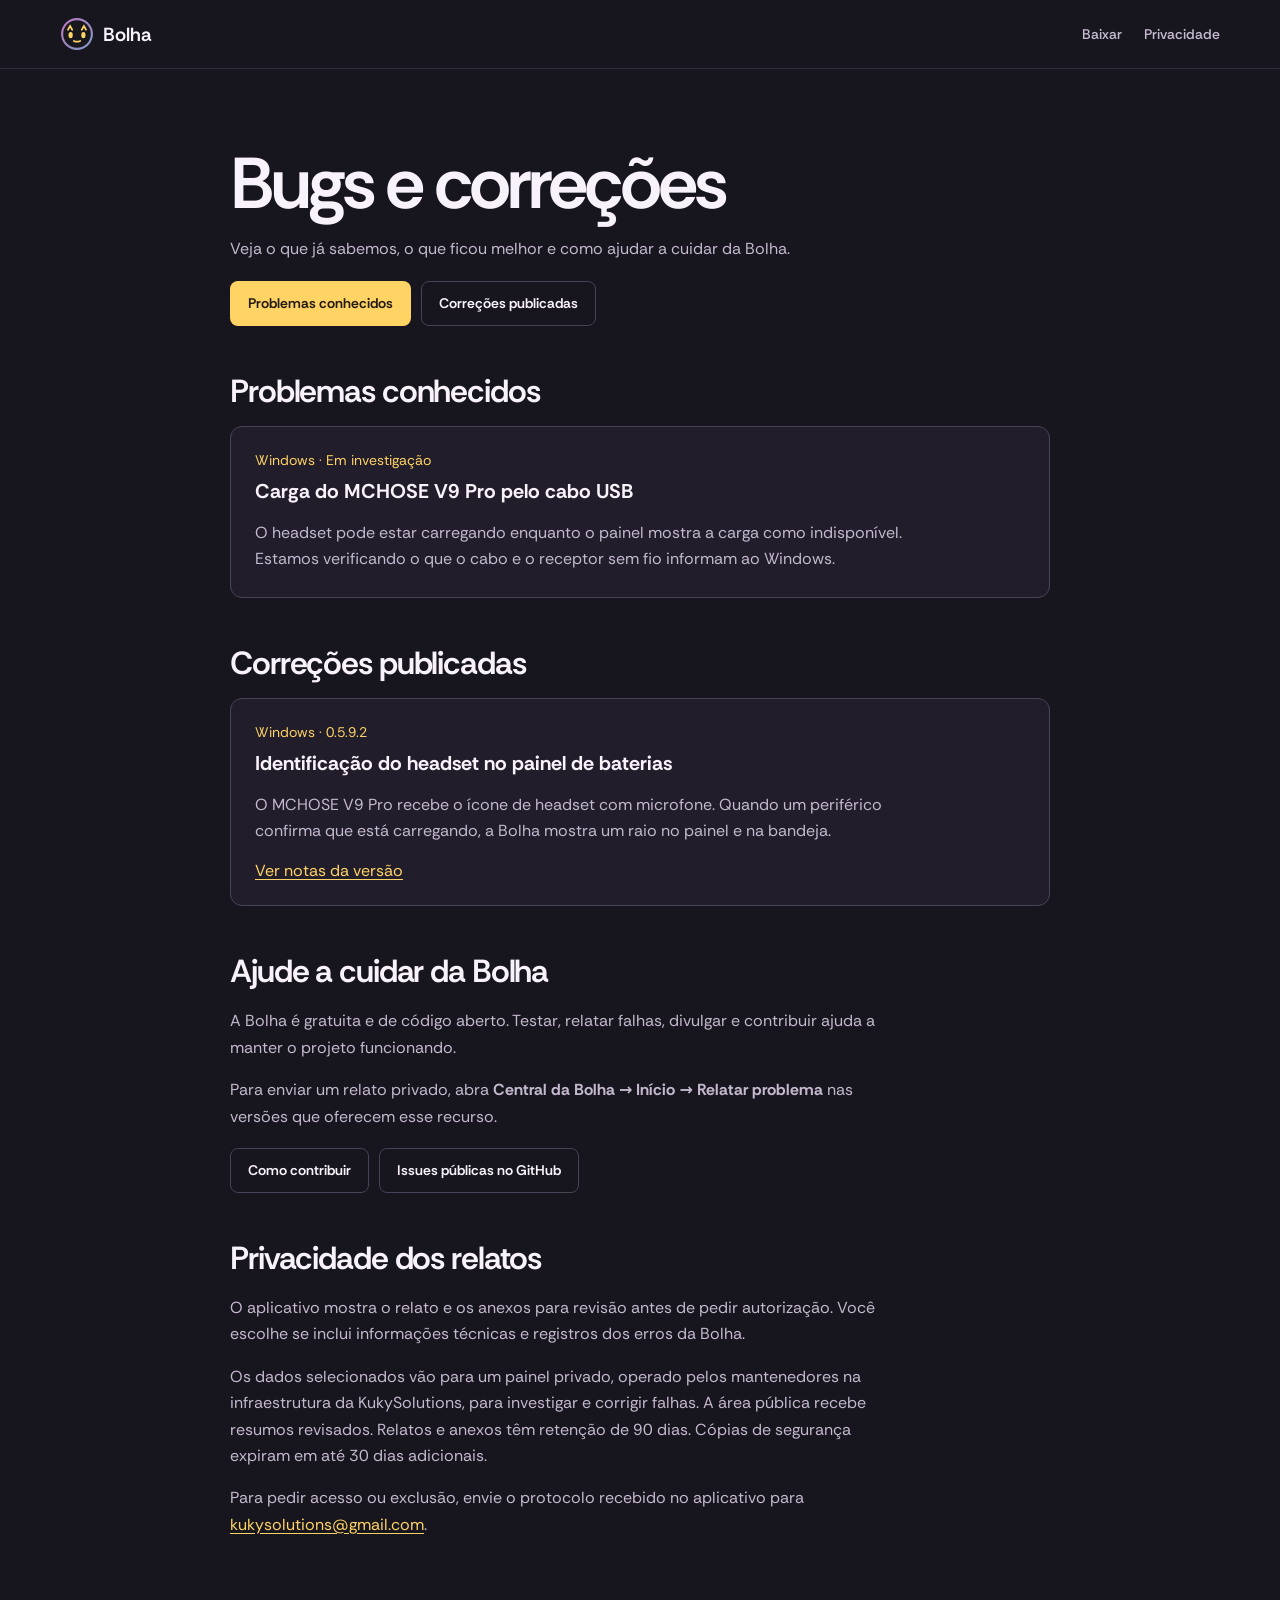
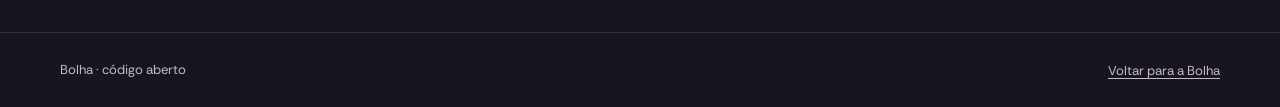
==== suporte/index.html @ 20993d0a "Criar página pública de bugs, correções e privacidade" ====
<!doctype html>
<html lang="pt-BR">
<head>
  <meta charset="utf-8">
  <meta name="viewport" content="width=device-width, initial-scale=1">
  <meta name="theme-color" content="#17151e">
  <meta name="description" content="Acompanhe os problemas conhecidos e as correções da Bolha para Windows e Android.">
  <link rel="icon" href="../assets/bolha-mark.svg" type="image/svg+xml">
  <link rel="stylesheet" href="../style.css">
  <title>Bugs e correções da Bolha</title>
</head>
<body>
  <a class="skip-link" href="#conteudo">Ir para o conteúdo</a>
  <header class="site-header">
    <div class="frame header-row">
      <a class="brand" href="../"><img src="../assets/bolha-mark.svg" width="34" height="34" alt=""><span>Bolha</span></a>
      <nav aria-label="Navegação principal">
        <a href="../#baixar">Baixar</a>
        <a href="#privacidade">Privacidade</a>
      </nav>
    </div>
  </header>
  <main id="conteudo" class="frame support-page">
    <header class="support-intro">
      <h1>Bugs e correções</h1>
      <p>Veja o que já sabemos, o que ficou melhor e como ajudar a cuidar da Bolha.</p>
      <nav aria-label="Nesta página">
        <a class="button primary" href="#conhecidos">Problemas conhecidos</a>
        <a class="button secondary" href="#correcoes">Correções publicadas</a>
      </nav>
    </header>

    <section id="conhecidos" aria-labelledby="conhecidos-titulo">
      <h2 id="conhecidos-titulo">Problemas conhecidos</h2>
      <article class="support-card">
        <p class="support-meta">Windows · Em investigação</p>
        <h3>Carga do MCHOSE V9 Pro pelo cabo USB</h3>
        <p>O headset pode estar carregando enquanto o painel mostra a carga como indisponível. Estamos verificando o que o cabo e o receptor sem fio informam ao Windows.</p>
      </article>
    </section>

    <section id="correcoes" aria-labelledby="correcoes-titulo">
      <h2 id="correcoes-titulo">Correções publicadas</h2>
      <article class="support-card">
        <p class="support-meta">Windows · 0.5.9.2</p>
        <h3>Identificação do headset no painel de baterias</h3>
        <p>O MCHOSE V9 Pro recebe o ícone de headset com microfone. Quando um periférico confirma que está carregando, a Bolha mostra um raio no painel e na bandeja.</p>
        <a href="https://github.com/kuky13/bolha/releases/tag/v0.5.9.2">Ver notas da versão</a>
      </article>
    </section>

    <section aria-labelledby="apoiar-titulo">
      <h2 id="apoiar-titulo">Ajude a cuidar da Bolha</h2>
      <p>A Bolha é gratuita e de código aberto. Testar, relatar falhas, divulgar e contribuir ajuda a manter o projeto funcionando.</p>
      <p>Para enviar um relato privado, abra <strong>Central da Bolha → Início → Relatar problema</strong> nas versões que oferecem esse recurso.</p>
      <div class="support-actions">
        <a class="button secondary" href="https://github.com/kuky13/bolha/blob/main/CONTRIBUTING.md">Como contribuir</a>
        <a class="button secondary" href="https://github.com/kuky13/bolha/issues">Issues públicas no GitHub</a>
      </div>
    </section>

    <section id="privacidade" aria-labelledby="privacidade-titulo">
      <h2 id="privacidade-titulo">Privacidade dos relatos</h2>
      <p>O aplicativo mostra o relato e os anexos para revisão antes de pedir autorização. Você escolhe se inclui informações técnicas e registros dos erros da Bolha.</p>
      <p>Os dados selecionados vão para um painel privado, operado pelos mantenedores na infraestrutura da KukySolutions, para investigar e corrigir falhas. A área pública recebe resumos revisados. Relatos e anexos têm retenção de 90 dias. Cópias de segurança expiram em até 30 dias adicionais.</p>
      <p>Para pedir acesso ou exclusão, envie o protocolo recebido no aplicativo para <a href="mailto:kukysolutions@gmail.com">kukysolutions@gmail.com</a>.</p>
    </section>
  </main>
  <footer class="site-footer">
    <div class="frame footer-row"><p>Bolha · código aberto</p><a href="../">Voltar para a Bolha</a></div>
  </footer>
</body>
</html>
---- style.css ----
@font-face {
  font-family: "Rethink Sans";
  src: url("assets/rethink-sans-latin.woff2") format("woff2");
  font-style: normal;
  font-weight: 400 800;
  font-display: swap;
}

:root {
  color-scheme: dark;
  --page: #17151e;
  --panel: #211d2b;
  --ink: #f8f2fa;
  --muted: #c4b9ce;
  --line: #494155;
  --amber: #ffd364;
  --feedback: 130ms cubic-bezier(.23, 1, .32, 1);
  font-family: "Rethink Sans", system-ui, sans-serif;
  color: var(--ink);
  background: var(--page);
}

*, *::before, *::after { box-sizing: border-box; }
[hidden] { display: none !important; }
html { scroll-behavior: smooth; scroll-padding-top: 20px; }
body { margin: 0; }
button, select { font: inherit; }
button { cursor: pointer; }
a { color: inherit; text-underline-offset: 3px; }
::selection { background: #725f85; color: var(--ink); }
:focus-visible { outline: 2px solid var(--amber); outline-offset: 4px; }
.frame { width: min(1160px, calc(100% - 56px)); margin-inline: auto; }

.skip-link { position: absolute; z-index: 20; top: 8px; left: 8px; padding: 10px 14px; background: var(--amber); color: #241b12; }
.skip-link:not(:focus) { clip-path: inset(50%); }

.site-header { border-bottom: 1px solid #332d3e; }
.header-row, .footer-row { display: flex; justify-content: space-between; align-items: center; gap: 20px; }
.header-row { min-height: 68px; }
.brand { display: inline-flex; align-items: center; gap: 9px; font-size: 19px; font-weight: 650; text-decoration: none; }
.brand img { display: block; }
.header-row nav, .footer-row nav { display: flex; flex-wrap: wrap; gap: 10px 22px; }
.header-row nav a, .footer-row nav a { color: var(--muted); font-size: 14px; font-weight: 550; text-decoration: none; }
.header-row nav a:hover, .footer-row nav a:hover { color: var(--ink); text-decoration: underline; }

.intro { display: grid; grid-template-columns: minmax(0, 300px) minmax(0, 1fr); gap: clamp(28px, 5vw, 70px); padding: clamp(36px, 6vw, 84px) 0 52px; }
.intro-copy { align-self: start; padding-top: 39px; }
h1, h2 { margin: 0; font-weight: 650; }
h1 { font-size: clamp(54px, 7vw, 96px); line-height: 1; letter-spacing: -.04em; }
.intro-copy p { max-width: 28ch; margin: 22px 0 30px; color: var(--muted); font-size: clamp(16px, 1.6vw, 20px); line-height: 1.56; }
.button { display: inline-flex; min-height: 45px; align-items: center; justify-content: center; padding: 10px 17px; border: 1px solid transparent; border-radius: 8px; font-size: 14px; font-weight: 650; line-height: 1.3; text-align: center; text-decoration: none; }
.primary { background: var(--amber); color: #241b12; }
.secondary { border-color: var(--line); }

.playground h2 { margin-bottom: 11px; color: var(--ink); font-size: clamp(16px, 2vw, 20px); letter-spacing: -.025em; }
.demo-panel { overflow: hidden; border: 1px solid #494154; border-radius: 12px; background: var(--panel); }
.demo-screen { position: relative; isolation: isolate; overflow: hidden; height: clamp(278px, 31vw, 364px); background: linear-gradient(#251e32, #39344d 72%, #3d344d); touch-action: pan-y; }
.demo-screen:focus-visible { outline-offset: -3px; }
.wallpaper { position: absolute; inset: 0; pointer-events: none; }
.wallpaper span { position: absolute; inset: auto -12% 26px; height: 44%; background: #272740; clip-path: polygon(0 100%, 0 72%, 19% 30%, 34% 75%, 59% 17%, 79% 61%, 100% 25%, 100% 100%); }
.wallpaper span + span { height: 33%; background: #222237; clip-path: polygon(0 100%, 0 40%, 23% 77%, 43% 25%, 61% 73%, 77% 34%, 100% 68%, 100% 100%); }
.desktop-taskbar { position: absolute; inset: auto 0 0; height: 27px; z-index: 4; pointer-events: none; border-top: 1px solid #9a86ac38; background: #151322b0; }
.demo-status { display: grid; grid-template-columns: minmax(0, 1fr) auto; align-items: center; gap: 8px; min-height: 53px; padding: 4px 12px 4px 16px; border-block: 1px solid #493e56; color: var(--muted); font-size: 14px; line-height: 1.45; }

.demo-character, .demo-object { position: absolute; z-index: 7; inset: 0 auto auto 0; padding: 0; border: 0; border-radius: 50%; background: transparent; touch-action: none; user-select: none; -webkit-user-select: none; }
.demo-character { width: clamp(118px, 15vw, 150px); aspect-ratio: 1; clip-path: circle(49.5%); cursor: grab; }
.demo-character:focus, .demo-object:focus { outline: none; }
.demo-character:focus-visible::after, .demo-object:focus-visible::after { content: ""; position: absolute; inset: 7.5%; border: 2px solid var(--amber); border-radius: inherit; pointer-events: none; }
.demo-character.dragging, .demo-toy.dragging { cursor: grabbing; }
.demo-character canvas, .demo-object canvas { display: block; width: 100%; height: 100%; pointer-events: none; }
.demo-object { z-index: 8; }
.demo-toy { width: 40px; height: 40px; cursor: grab; }
.demo-notebook { width: clamp(76px, 10vw, 106px); aspect-ratio: 200 / 144; border-radius: 10px; }
.demo-notebook:focus-visible::after { inset: 0; }
.demo-screen.cursor-caught, .demo-screen.cursor-caught :is(.demo-character, .demo-toy) { cursor: none; }

.demo-message { position: absolute; z-index: 11; pointer-events: none; max-width: min(220px, calc(100% - 20px)); padding: 7px 10px; border: 1px solid #ab96c6; border-radius: 11px; background: #252031; color: #fff2d0; font-size: 13px; line-height: 1.4; overflow-wrap: anywhere; text-align: center; opacity: 0; transition: opacity var(--feedback); }
.demo-message.visible { opacity: 1; }
.demo-message::after { content: ""; position: absolute; width: 7px; height: 7px; bottom: -5px; left: var(--tail, 50%); transform: rotate(45deg); background: #252031; border-right: 1px solid #ab96c6; border-bottom: 1px solid #ab96c6; }
.demo-message.below::after { top: -5px; bottom: auto; transform: rotate(225deg); }
.demo-effects { position: absolute; z-index: 10; inset: 0; pointer-events: none; overflow: hidden; }
.demo-mark { position: absolute; inset: 0 auto auto 0; color: var(--amber); font-weight: 750; line-height: 1; text-shadow: 0 1px 4px #281b37; }
.demo-mark.irritated { width: 20px; height: 20px; color: #ff7188; }
.demo-mark.irritated svg { width: 100%; height: 100%; }
.demo-menu { position: absolute; z-index: 15; width: min(189px, calc(100% - 16px)); padding: 4px; border: 1px solid #ac96be; border-radius: 9px; background: #231b2e; box-shadow: 0 8px 24px #1b122999; }
.demo-menu:not([hidden]) { display: grid; }
.demo-menu button { padding: 8px 7px; border: 0; border-radius: 5px; background: transparent; color: #faeddc; font-size: 13px; line-height: 1.3; text-align: left; }
.demo-menu button:is(:hover, :focus-visible) { background: #5e486b; }

.help { max-width: 65ch; margin: 11px 0 0; color: var(--muted); font-size: 14px; line-height: 1.55; }
.demo-controls { padding: 12px 14px 2px; }
.demo-actions { display: grid; grid-template-columns: repeat(4, minmax(0, 1fr)); gap: 8px; }
.expression-list { display: flex; flex-wrap: wrap; gap: 8px; }
.demo-panel [data-action], .demo-controls button, .demo-controls select { min-height: 44px; padding: 7px 10px; border: 1px solid #5e506a; border-radius: 7px; background: #2a2335; color: var(--ink); font-size: 13px; font-weight: 550; line-height: 1.35; }
.demo-status [data-action] { min-width: 75px; border-color: transparent; background: transparent; color: var(--muted); }
.demo-panel button[aria-pressed="true"] { background: #40344b; color: var(--amber); border-color: #8e759e; }
.expressions { margin-top: 6px; color: var(--muted); font-size: 14px; }
.expressions summary { width: fit-content; min-height: 44px; padding: 12px 3px; cursor: pointer; }
.expressions[open] { padding-bottom: 12px; }
.extra-controls { display: flex; flex-wrap: wrap; align-items: center; gap: 10px 15px; margin-top: 8px; }
.toy-choice { display: inline-flex; align-items: center; gap: 8px; }

.downloads { display: flex; justify-content: space-between; align-items: center; gap: 18px; padding: 30px 0 44px; border-top: 1px solid #3b3146; }
.downloads h2 { font-size: clamp(22px, 3vw, 31px); letter-spacing: -.04em; }
.downloads p { max-width: 62ch; margin: 9px 0 0; color: var(--muted); font-size: 15px; line-height: 1.55; }
.download-buttons { display: flex; flex-wrap: wrap; gap: 8px; }
.site-footer { border-top: 1px solid #332d3e; }
.footer-row { min-height: 74px; padding-block: 14px; font-size: 13px; color: var(--muted); }
.footer-row p { margin: 0; line-height: 1.5; }

@media (hover: hover) and (pointer: fine) {
  .button, .demo-panel [data-action], .expression-button {
    transition: background-color var(--feedback), border-color var(--feedback), transform var(--feedback);
  }
  .primary:hover { background: #ffe298; }
  .secondary:hover, .demo-panel [data-action]:hover, .expression-button:hover {
    background: #3b3047;
    border-color: #8e759e;
  }
  .button:active:not(:focus-visible), .demo-panel [data-action]:active:not(:focus-visible), .expression-button:active:not(:focus-visible) {
    transform: scale(.98);
  }
}

@media (max-width: 960px) {
  .demo-actions { grid-template-columns: repeat(2, minmax(0, 1fr)); }
}

@media (max-width: 860px) {
  .intro { grid-template-columns: minmax(0, 185px) minmax(0, 1fr); gap: 24px; }
  .intro-copy { padding-top: 24px; }
}

@media (max-width: 640px) {
  .frame { width: calc(100% - 32px); }
  .header-row { min-height: 57px; }
  .header-row nav { gap: 12px; }
  .intro { grid-template-columns: minmax(0, 1fr); padding: 29px 0 36px; gap: 26px; }
  .intro-copy { padding: 0; }
  h1 { font-size: 54px; }
  .intro-copy p { margin: 10px 0 17px; max-width: 38ch; }
  .demo-screen { height: clamp(246px, 69vw, 340px); }
  .demo-toy { width: 34px; height: 34px; }
  .downloads, .footer-row { flex-direction: column; align-items: flex-start; }
}

@media (prefers-reduced-motion: reduce) {
  html { scroll-behavior: auto; }
  .button, .demo-message, .demo-panel [data-action], .expression-button { transition: none; }
  .button:active:not(:focus-visible), .demo-panel [data-action]:active:not(:focus-visible), .expression-button:active:not(:focus-visible) { transform: none; }
}

.support-page { max-width: 820px; padding-block: clamp(32px, 7vw, 78px); }
.support-intro h1 { font-size: clamp(38px, 8vw, 72px); line-height: 1.02; letter-spacing: -.055em; }
.support-intro p, .support-page section > p, .support-card p:not(.support-meta) { max-width: 68ch; color: var(--muted); line-height: 1.65; }
.support-intro nav, .support-actions { display: flex; flex-wrap: wrap; gap: 10px; margin-top: 18px; }
.support-page section { margin-top: 44px; scroll-margin-top: 24px; }
.support-page section h2 { margin-bottom: 14px; font-size: clamp(23px, 4vw, 32px); letter-spacing: -.035em; }
.support-card { background: var(--panel); border: 1px solid var(--line); border-radius: 12px; padding: clamp(16px, 4vw, 24px); }
.support-meta { color: var(--amber); font-size: 14px; margin: 0 0 9px; }
.support-card h3 { font-size: 20px; margin: 0; }
.support-card a, .support-page section > p a { color: var(--amber); overflow-wrap: anywhere; }
.support-card p:last-child { margin-bottom: 0; }
@media (max-width: 440px) {
  .support-intro .button { width: 100%; justify-content: center; }
}
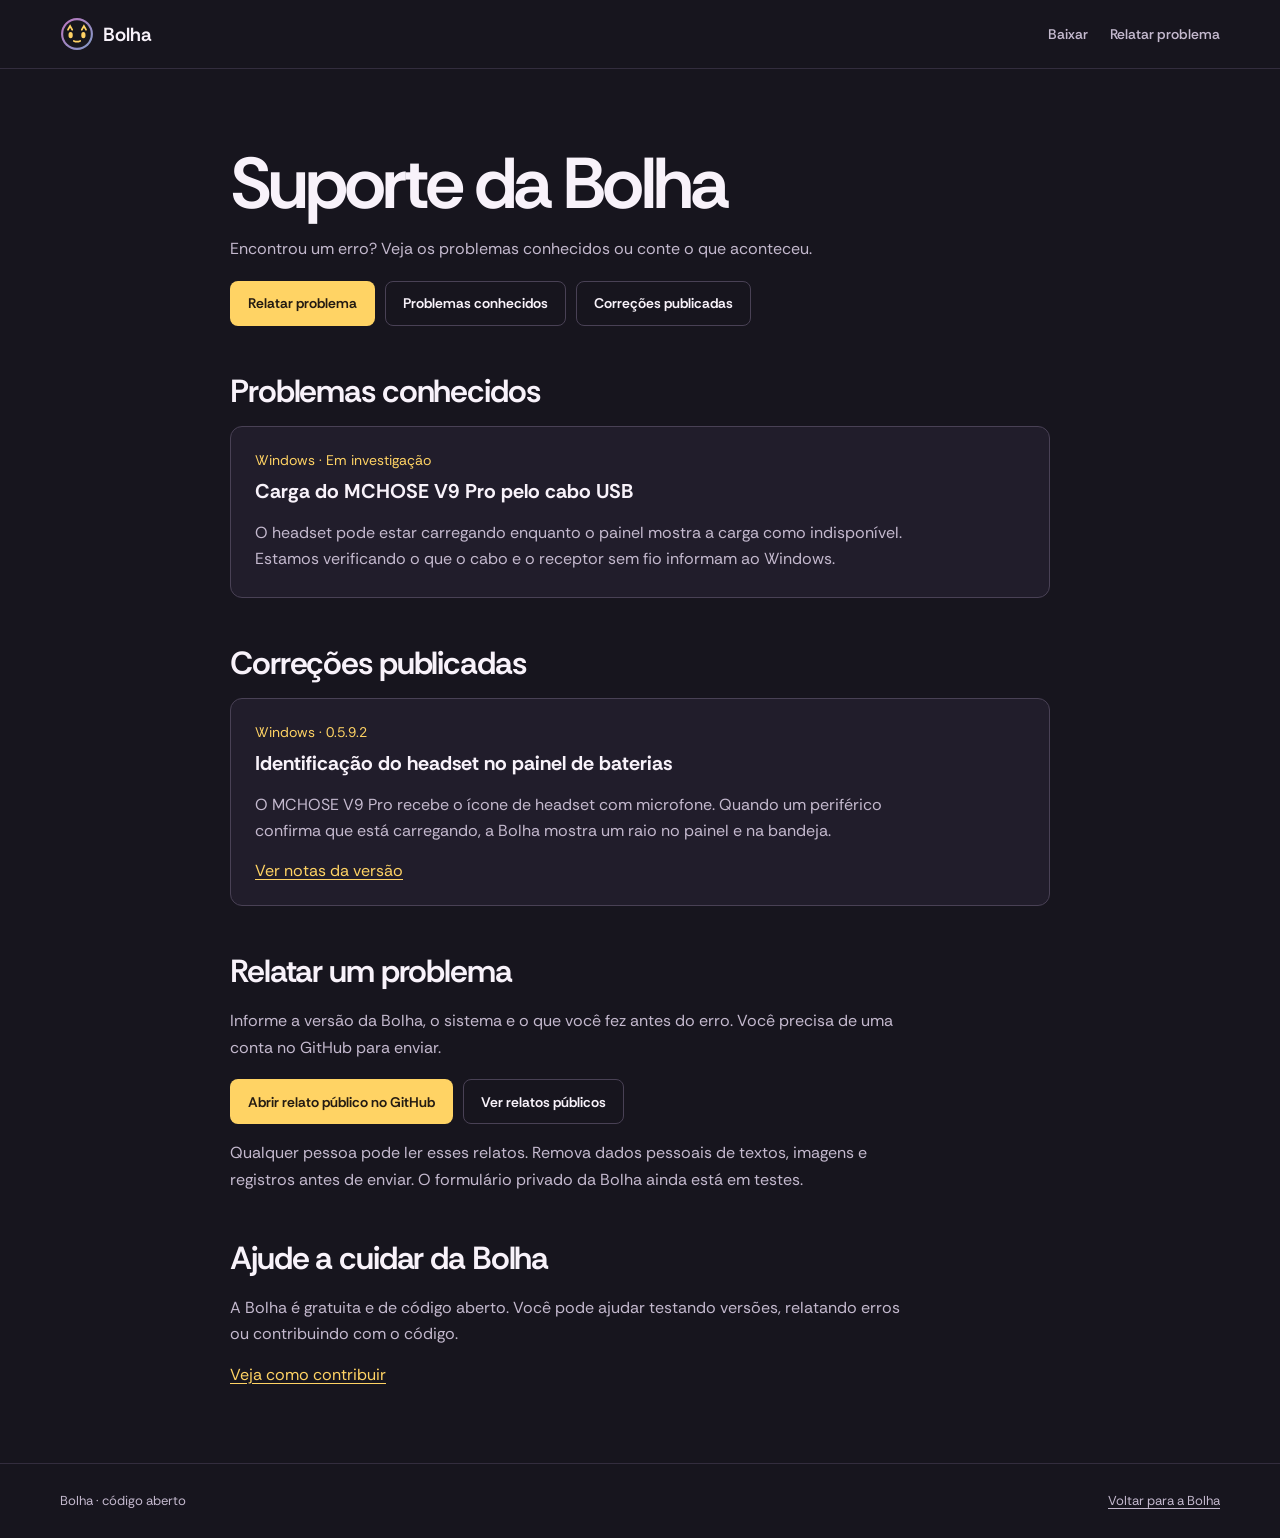
==== commit b06c9906: "Publicar a página de suporte da Bolha" ====
--- a/suporte/index.html
+++ b/suporte/index.html
@@ -7,7 +7,7 @@
   <meta name="description" content="Acompanhe os problemas conhecidos e as correções da Bolha para Windows e Android.">
   <link rel="icon" href="../assets/bolha-mark.svg" type="image/svg+xml">
   <link rel="stylesheet" href="../style.css">
-  <title>Bugs e correções da Bolha</title>
+  <title>Suporte da Bolha</title>
 </head>
 <body>
   <a class="skip-link" href="#conteudo">Ir para o conteúdo</a>
@@ -16,16 +16,17 @@
       <a class="brand" href="../"><img src="../assets/bolha-mark.svg" width="34" height="34" alt=""><span>Bolha</span></a>
       <nav aria-label="Navegação principal">
         <a href="../#baixar">Baixar</a>
-        <a href="#privacidade">Privacidade</a>
+        <a href="#relatar">Relatar problema</a>
       </nav>
     </div>
   </header>
   <main id="conteudo" class="frame support-page">
     <header class="support-intro">
-      <h1>Bugs e correções</h1>
-      <p>Veja o que já sabemos, o que ficou melhor e como ajudar a cuidar da Bolha.</p>
+      <h1>Suporte da Bolha</h1>
+      <p>Encontrou um erro? Veja os problemas conhecidos ou conte o que aconteceu.</p>
       <nav aria-label="Nesta página">
-        <a class="button primary" href="#conhecidos">Problemas conhecidos</a>
+        <a class="button primary" href="#relatar">Relatar problema</a>
+        <a class="button secondary" href="#conhecidos">Problemas conhecidos</a>
         <a class="button secondary" href="#correcoes">Correções publicadas</a>
       </nav>
     </header>
@@ -49,21 +50,20 @@
       </article>
     </section>
 
+    <section id="relatar" aria-labelledby="relatar-titulo">
+      <h2 id="relatar-titulo">Relatar um problema</h2>
+      <p>Informe a versão da Bolha, o sistema e o que você fez antes do erro. Você precisa de uma conta no GitHub para enviar.</p>
+      <div class="support-actions">
+        <a class="button primary" href="https://github.com/kuky13/bolha/issues/new?template=bug_report.yml">Abrir relato público no GitHub</a>
+        <a class="button secondary" href="https://github.com/kuky13/bolha/issues">Ver relatos públicos</a>
+      </div>
+      <p>Qualquer pessoa pode ler esses relatos. Remova dados pessoais de textos, imagens e registros antes de enviar. O formulário privado da Bolha ainda está em testes.</p>
+    </section>
+
     <section aria-labelledby="apoiar-titulo">
       <h2 id="apoiar-titulo">Ajude a cuidar da Bolha</h2>
-      <p>A Bolha é gratuita e de código aberto. Testar, relatar falhas, divulgar e contribuir ajuda a manter o projeto funcionando.</p>
-      <p>Para enviar um relato privado, abra <strong>Central da Bolha → Início → Relatar problema</strong> nas versões que oferecem esse recurso.</p>
-      <div class="support-actions">
-        <a class="button secondary" href="https://github.com/kuky13/bolha/blob/main/CONTRIBUTING.md">Como contribuir</a>
-        <a class="button secondary" href="https://github.com/kuky13/bolha/issues">Issues públicas no GitHub</a>
-      </div>
-    </section>
-
-    <section id="privacidade" aria-labelledby="privacidade-titulo">
-      <h2 id="privacidade-titulo">Privacidade dos relatos</h2>
-      <p>O aplicativo mostra o relato e os anexos para revisão antes de pedir autorização. Você escolhe se inclui informações técnicas e registros dos erros da Bolha.</p>
-      <p>Os dados selecionados vão para um painel privado, operado pelos mantenedores na infraestrutura da KukySolutions, para investigar e corrigir falhas. A área pública recebe resumos revisados. Relatos e anexos têm retenção de 90 dias. Cópias de segurança expiram em até 30 dias adicionais.</p>
-      <p>Para pedir acesso ou exclusão, envie o protocolo recebido no aplicativo para <a href="mailto:kukysolutions@gmail.com">kukysolutions@gmail.com</a>.</p>
+      <p>A Bolha é gratuita e de código aberto. Você pode ajudar testando versões, relatando erros ou contribuindo com o código.</p>
+      <a href="https://github.com/kuky13/bolha/blob/main/CONTRIBUTING.md">Veja como contribuir</a>
     </section>
   </main>
   <footer class="site-footer">
--- a/style.css
+++ b/style.css
@@ -159,8 +159,8 @@
 .support-card { background: var(--panel); border: 1px solid var(--line); border-radius: 12px; padding: clamp(16px, 4vw, 24px); }
 .support-meta { color: var(--amber); font-size: 14px; margin: 0 0 9px; }
 .support-card h3 { font-size: 20px; margin: 0; }
-.support-card a, .support-page section > p a { color: var(--amber); overflow-wrap: anywhere; }
+.support-card a, .support-page section > a { color: var(--amber); overflow-wrap: anywhere; }
 .support-card p:last-child { margin-bottom: 0; }
 @media (max-width: 440px) {
-  .support-intro .button { width: 100%; justify-content: center; }
+  .support-intro .button, .support-actions .button { width: 100%; justify-content: center; text-align: center; }
 }
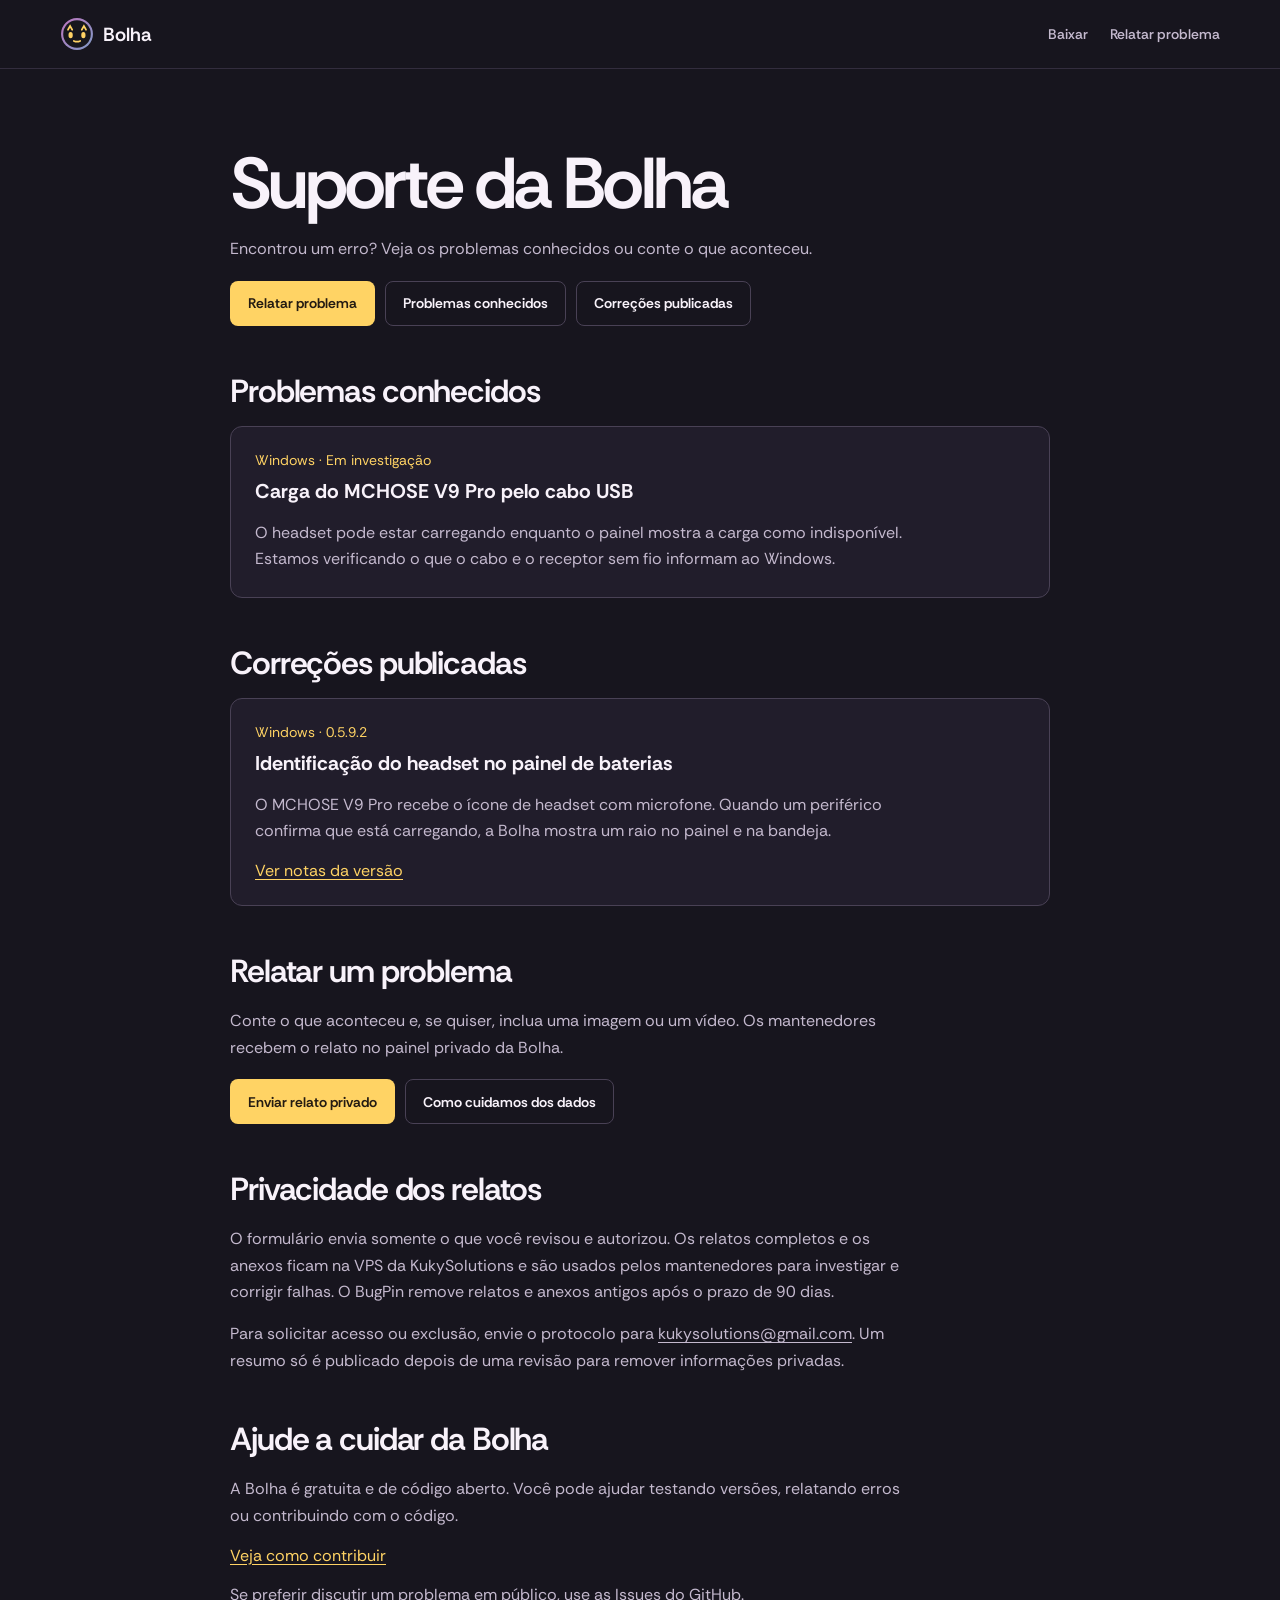
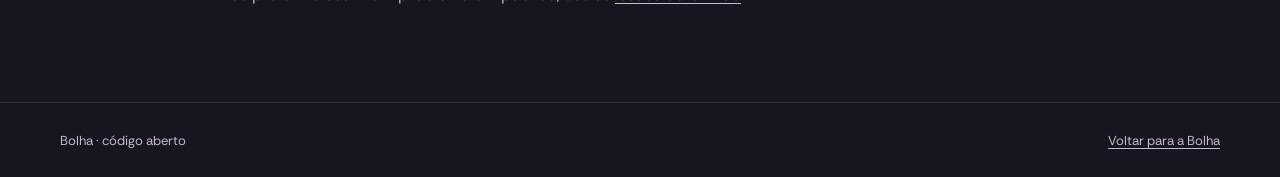
==== commit f5d440ba: "Receber relatos privados pelo suporte da Bolha" ====
--- a/suporte/index.html
+++ b/suporte/index.html
@@ -52,18 +52,24 @@
 
     <section id="relatar" aria-labelledby="relatar-titulo">
       <h2 id="relatar-titulo">Relatar um problema</h2>
-      <p>Informe a versão da Bolha, o sistema e o que você fez antes do erro. Você precisa de uma conta no GitHub para enviar.</p>
+      <p>Conte o que aconteceu e, se quiser, inclua uma imagem ou um vídeo. Os mantenedores recebem o relato no painel privado da Bolha.</p>
       <div class="support-actions">
-        <a class="button primary" href="https://github.com/kuky13/bolha/issues/new?template=bug_report.yml">Abrir relato público no GitHub</a>
-        <a class="button secondary" href="https://github.com/kuky13/bolha/issues">Ver relatos públicos</a>
+        <a class="button primary" href="relatar/">Enviar relato privado</a>
+        <a class="button secondary" href="#privacidade">Como cuidamos dos dados</a>
       </div>
-      <p>Qualquer pessoa pode ler esses relatos. Remova dados pessoais de textos, imagens e registros antes de enviar. O formulário privado da Bolha ainda está em testes.</p>
+    </section>
+
+    <section id="privacidade" aria-labelledby="privacidade-titulo">
+      <h2 id="privacidade-titulo">Privacidade dos relatos</h2>
+      <p>O formulário envia somente o que você revisou e autorizou. Os relatos completos e os anexos ficam na VPS da KukySolutions e são usados pelos mantenedores para investigar e corrigir falhas. O BugPin remove relatos e anexos antigos após o prazo de 90 dias.</p>
+      <p>Para solicitar acesso ou exclusão, envie o protocolo para <a href="mailto:kukysolutions@gmail.com">kukysolutions@gmail.com</a>. Um resumo só é publicado depois de uma revisão para remover informações privadas.</p>
     </section>
 
     <section aria-labelledby="apoiar-titulo">
       <h2 id="apoiar-titulo">Ajude a cuidar da Bolha</h2>
       <p>A Bolha é gratuita e de código aberto. Você pode ajudar testando versões, relatando erros ou contribuindo com o código.</p>
       <a href="https://github.com/kuky13/bolha/blob/main/CONTRIBUTING.md">Veja como contribuir</a>
+      <p>Se preferir discutir um problema em público, use as <a href="https://github.com/kuky13/bolha/issues">Issues do GitHub</a>.</p>
     </section>
   </main>
   <footer class="site-footer">
--- a/style.css
+++ b/style.css
@@ -161,6 +161,28 @@
 .support-card h3 { font-size: 20px; margin: 0; }
 .support-card a, .support-page section > a { color: var(--amber); overflow-wrap: anywhere; }
 .support-card p:last-child { margin-bottom: 0; }
+.report-form, #report-success { max-width: 640px; margin-top: 30px; }
+.report-fields:not([hidden]) { display: grid; gap: 16px; }
+.report-fields label { display: grid; gap: 7px; font-weight: 600; }
+.report-form-row { display: grid; grid-template-columns: repeat(2, minmax(0, 1fr)); gap: 16px; }
+.report-fields input:not([type="checkbox"]), .report-fields select, .report-fields textarea {
+  width: 100%; border: 1px solid var(--line); border-radius: 8px; background: var(--panel);
+  color: var(--ink); font: inherit; font-weight: 400; padding: 10px 12px; color-scheme: dark;
+}
+.report-fields textarea { resize: vertical; }
+.report-fields button { font-family: inherit; cursor: pointer; justify-self: start; }
+.report-fields button:disabled { cursor: wait; opacity: .65; }
+.report-fields .report-consent { display: flex; align-items: flex-start; gap: 10px; }
+.report-consent input { margin: 4px 0 0; width: 18px; height: 18px; accent-color: var(--amber); flex: none; }
+.report-preview, .report-help, .report-fields .support-actions { margin: 0; }
+.report-preview dt { color: var(--muted); font-size: 14px; }
+.report-preview dd { margin: 3px 0 14px; white-space: pre-wrap; overflow-wrap: anywhere; }
+.report-preview dd:last-child { margin-bottom: 0; }
+.report-help { color: var(--muted); font-size: 14px; line-height: 1.5; }
+.report-help a { color: var(--amber); }
+#report-error { color: #ffc0c0; }
+#report-protocol { overflow-wrap: anywhere; }
 @media (max-width: 440px) {
   .support-intro .button, .support-actions .button { width: 100%; justify-content: center; text-align: center; }
+  .report-form-row { grid-template-columns: 1fr; }
 }
